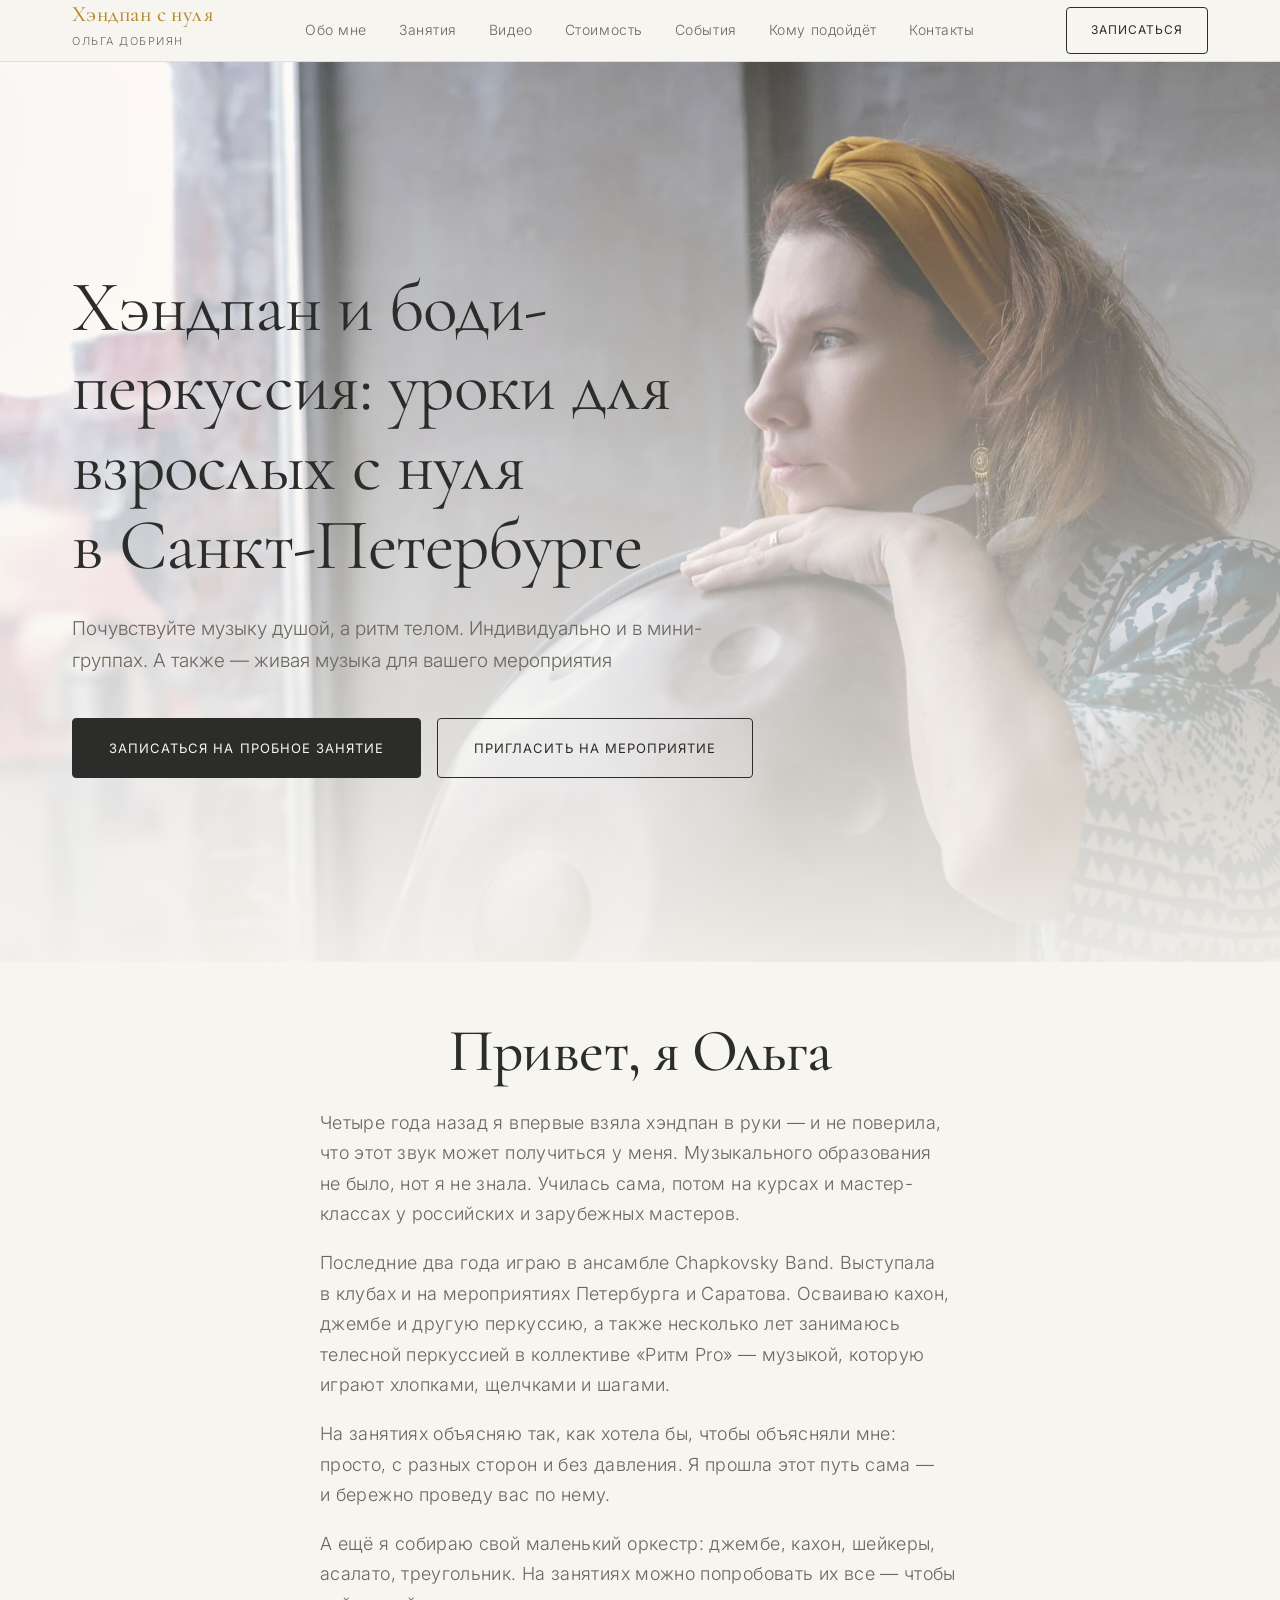
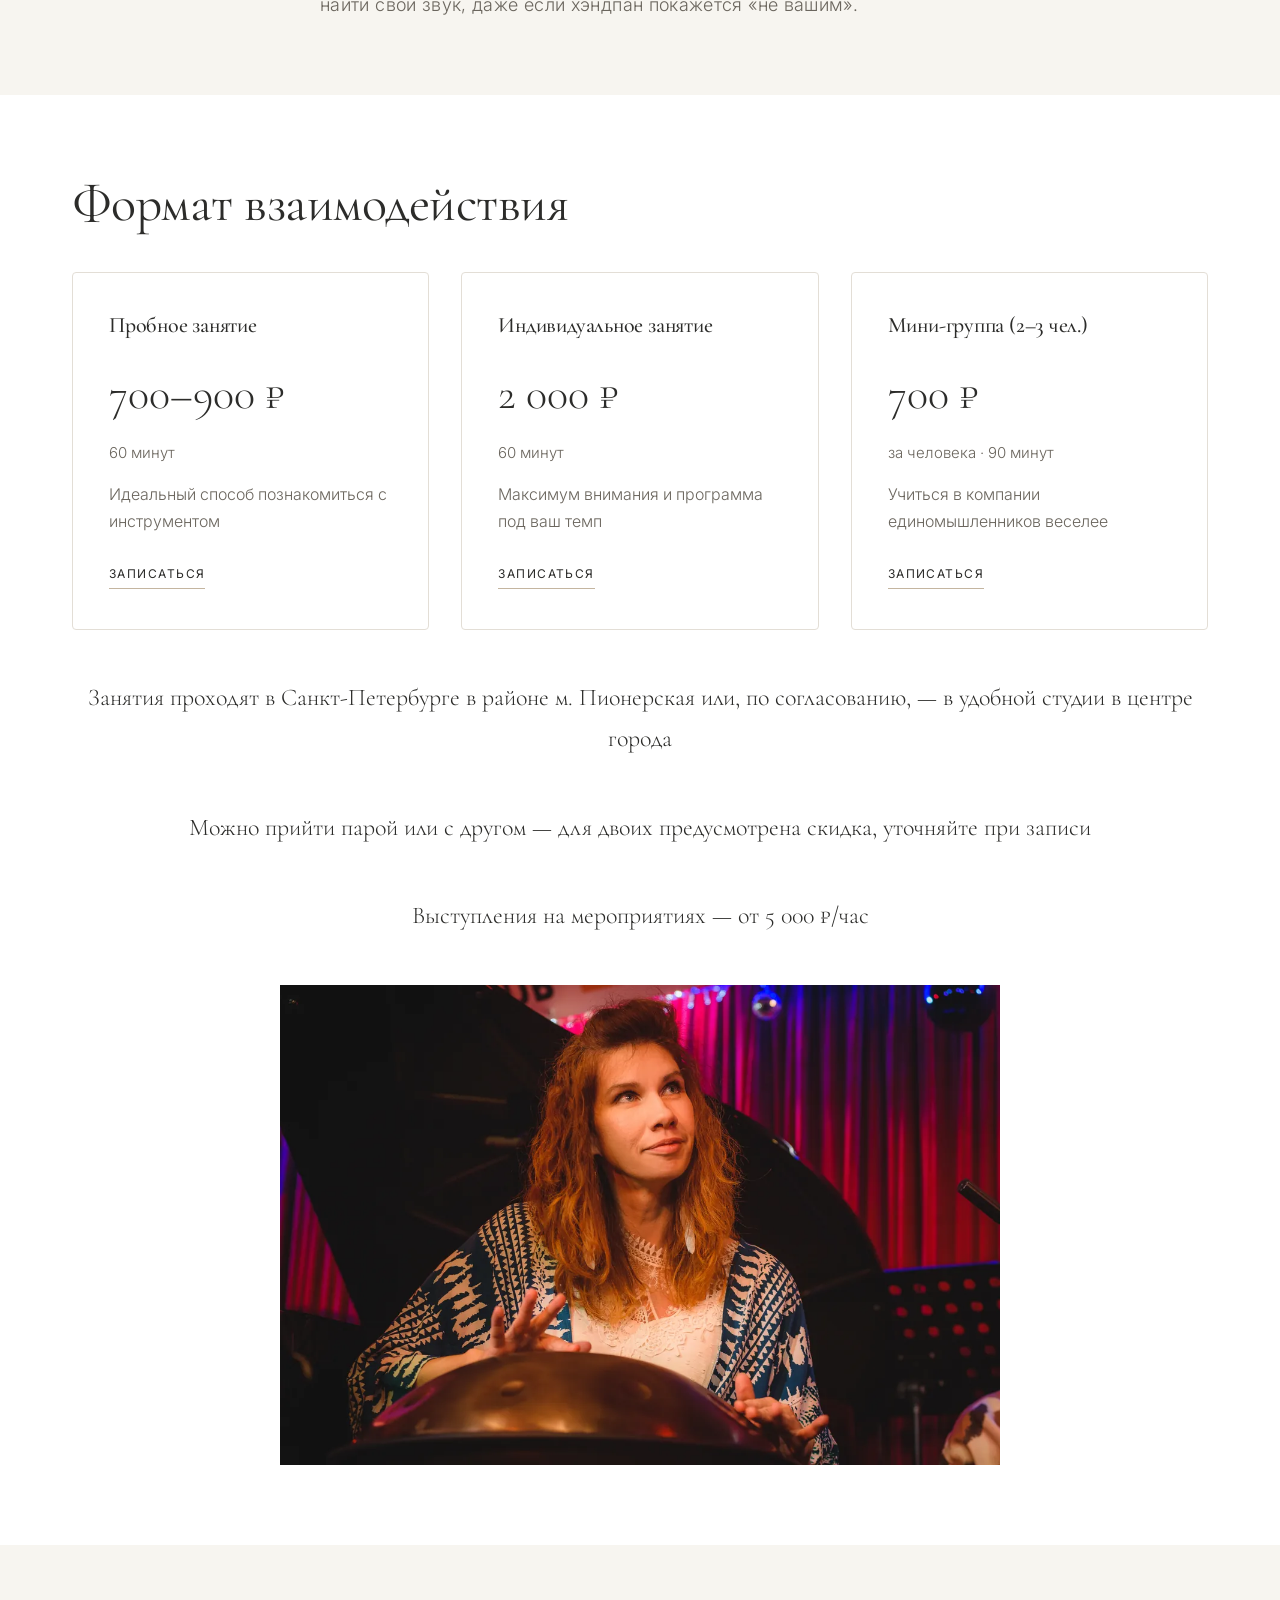
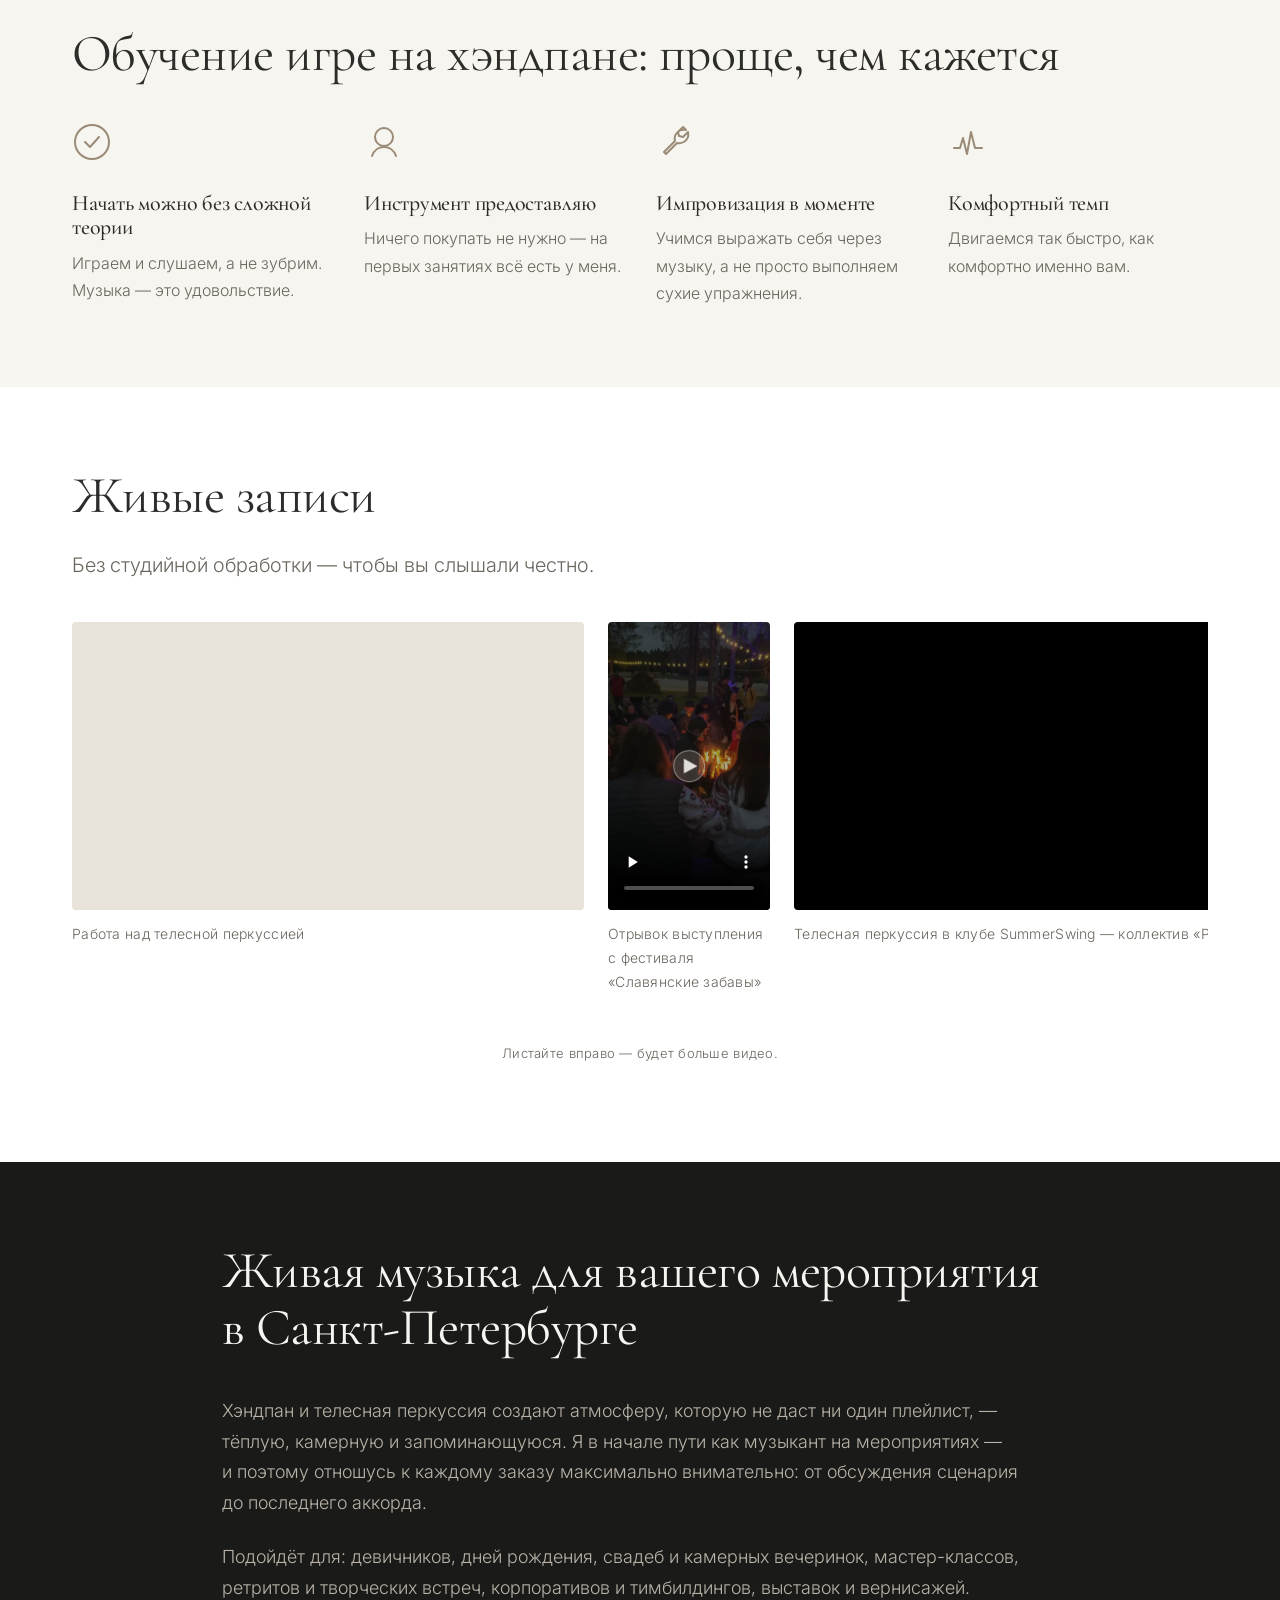
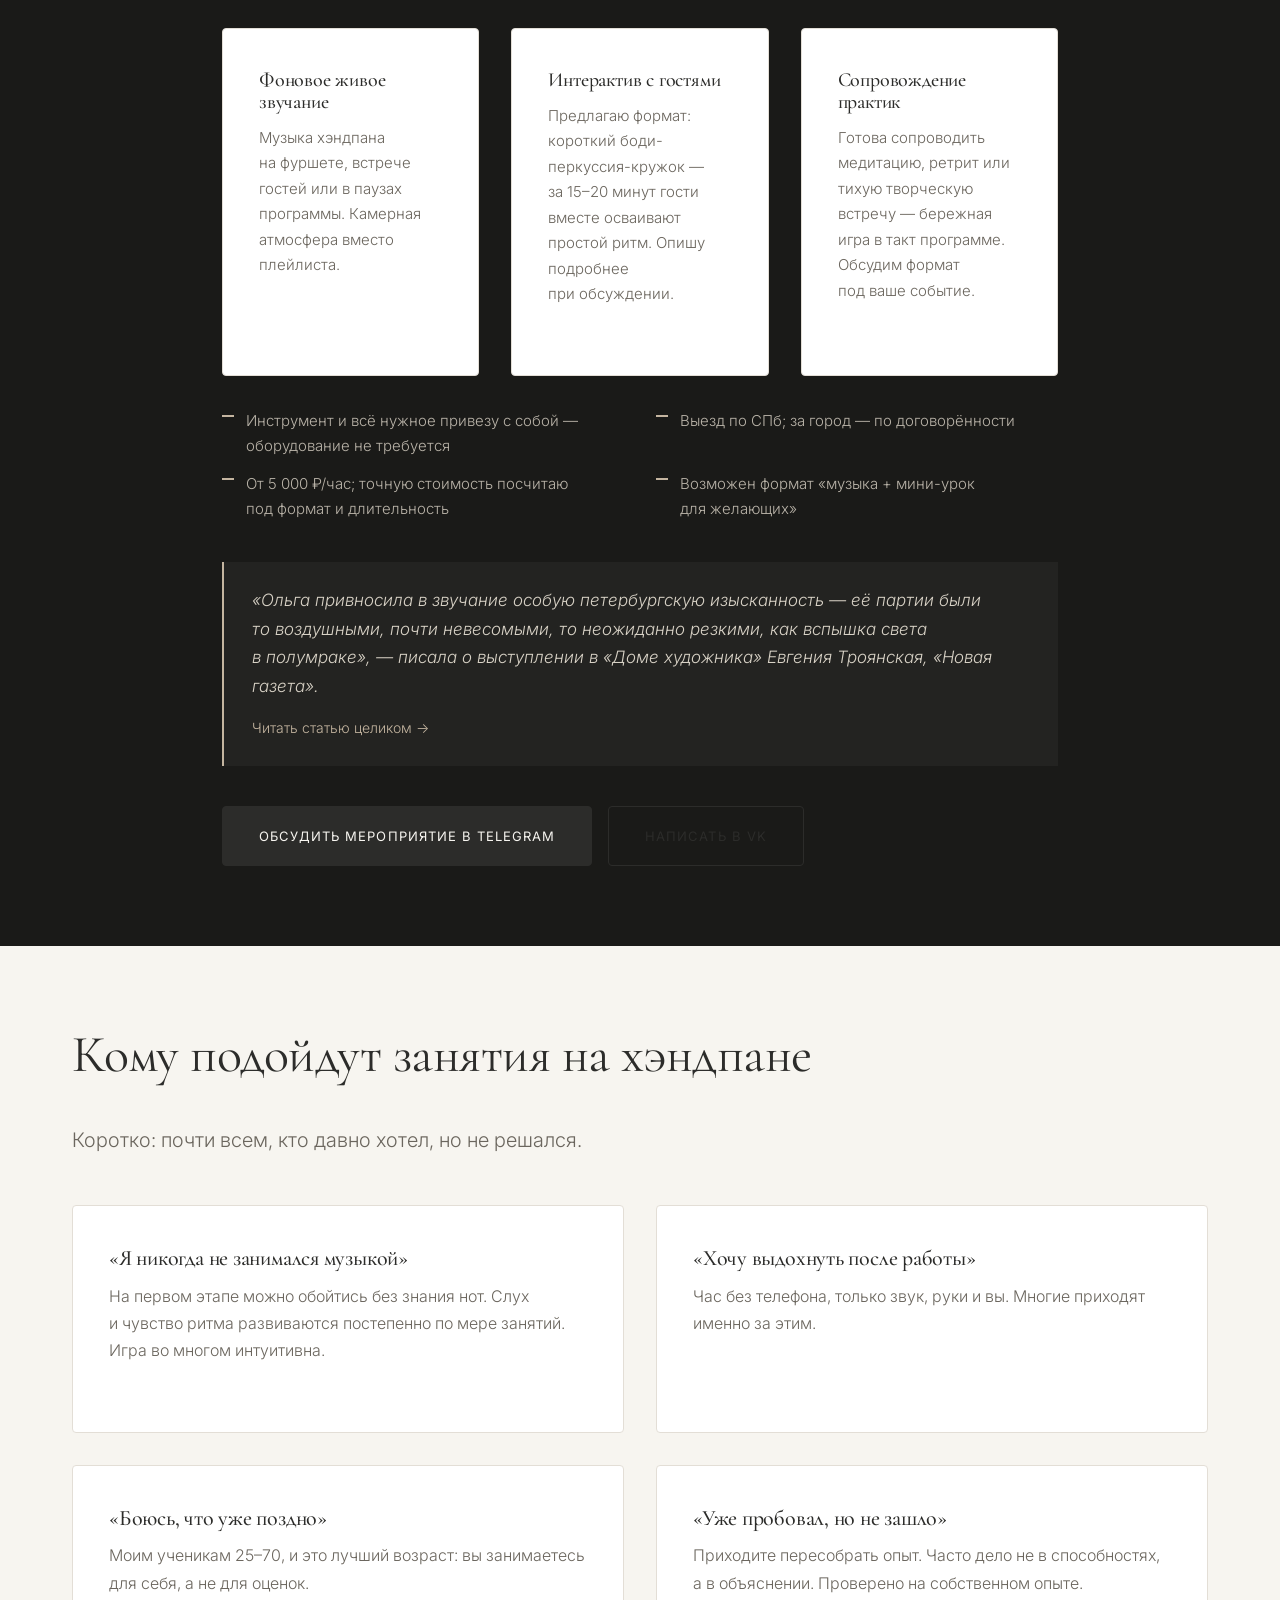
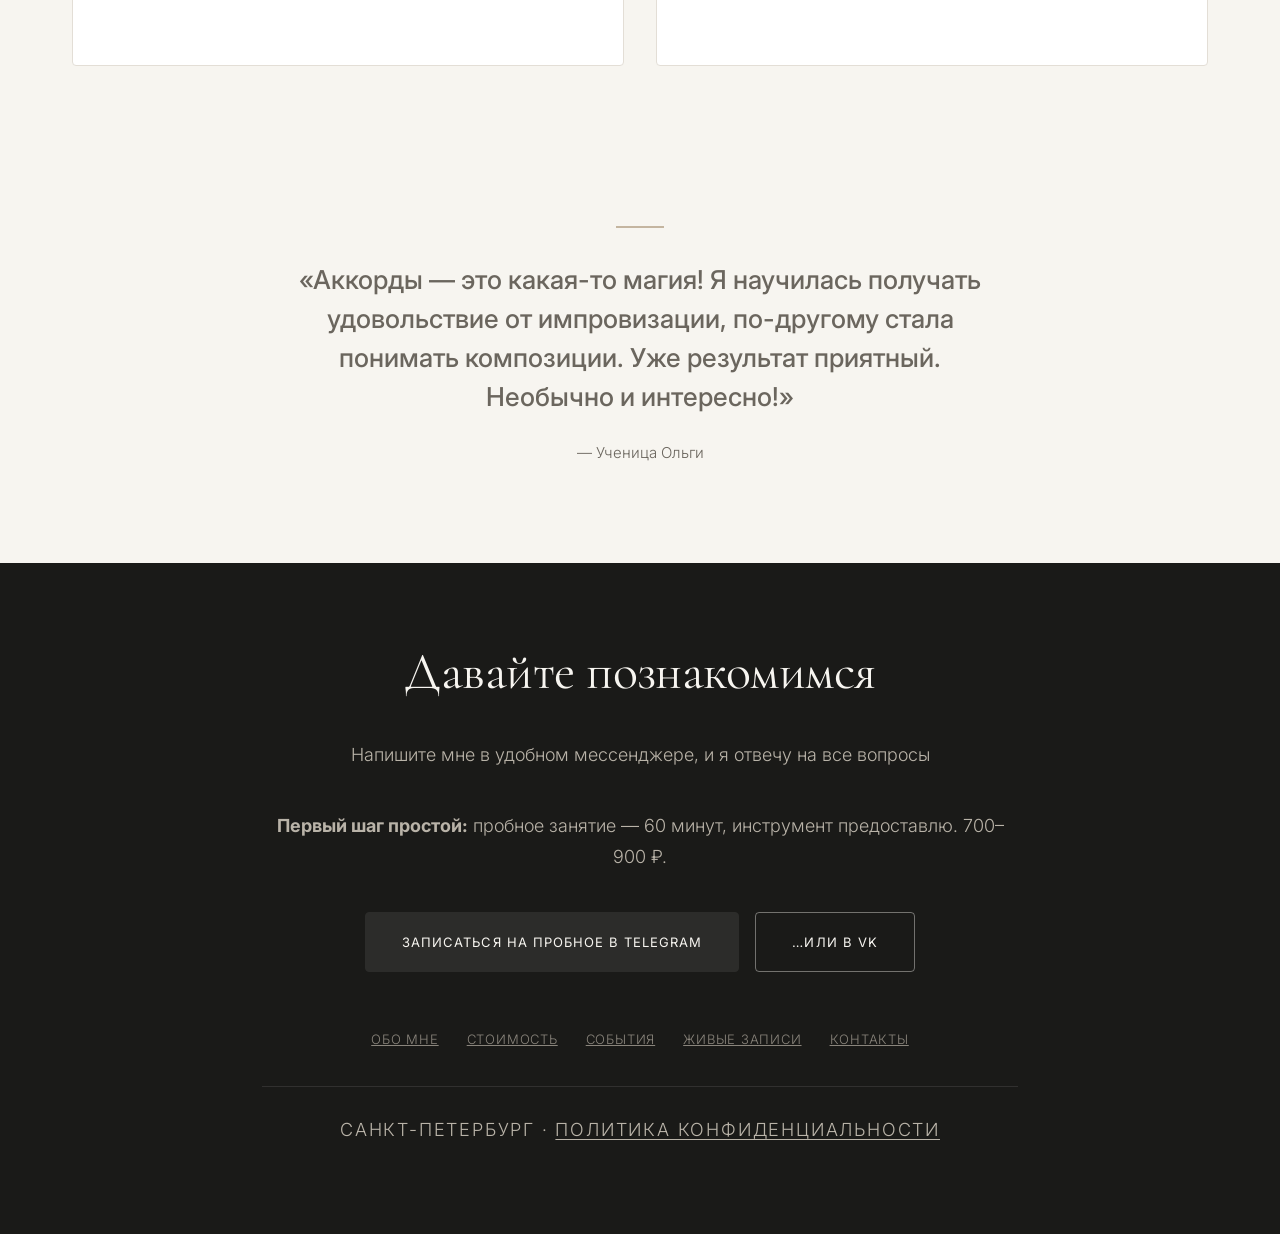
==== index.html @ 020b9d4a "Initial commit" ====
<!DOCTYPE html>
<html lang="ru">
<head>
  <meta charset="UTF-8">
  <meta name="viewport" content="width=device-width, initial-scale=1.0">

  <title>Уроки хэндпана в СПб для взрослых с нуля | Ольга Добриян</title>
  <meta name="description" content="Индивидуальные и групповые уроки хэндпана и боди-перкуссии в Санкт-Петербурге. Обучение взрослых с нуля. Живая музыка для ваших мероприятий. Записывайтесь на пробное занятие!">
  <meta name="robots" content="index, follow">
  <link rel="canonical" href="https://olga-handpan.ru/">

  <!-- Open Graph -->
  <meta property="og:type" content="website">
  <meta property="og:locale" content="ru_RU">
  <meta property="og:title" content="Уроки хэндпана в СПб для взрослых с нуля | Ольга Добриян">
  <meta property="og:description" content="Индивидуальные и групповые уроки хэндпана и боди-перкуссии в Санкт-Петербурге. Обучение взрослых с нуля. Живая музыка для ваших мероприятий.">
  <meta property="og:image" content="img/og-cover.webp">
  <meta property="og:url" content="https://olga-handpan.ru/">
  <meta property="og:site_name" content="Ольга Добриян — уроки хэндпана">
  <meta name="twitter:card" content="summary_large_image">

  <!-- Шрифты -->
  <link rel="preconnect" href="https://fonts.googleapis.com">
  <link rel="preconnect" href="https://fonts.gstatic.com" crossorigin>
  <link href="https://fonts.googleapis.com/css2?family=Cormorant+Garamond:wght@400;500;600&family=Inter:wght@300;400;500&display=swap" rel="stylesheet">

  <link rel="stylesheet" href="css/style.css">

  <!-- Schema.org: LocalBusiness -->
  <script type="application/ld+json">
  {
    "@context": "https://schema.org",
    "@type": "MusicSchool",
    "@id": "https://olga-handpan.ru/#business",
    "name": "Ольга Добриян — уроки хэндпана и боди-перкуссии",
    "description": "Индивидуальные и групповые уроки хэндпана и боди-перкуссии для взрослых с нуля в Санкт-Петербурге. Живая музыка хэндпана для мероприятий.",
    "url": "https://olga-handpan.ru/",
    "image": "img/og-cover.webp",
    "priceRange": "700–2000 ₽",
    "address": {
      "@type": "PostalAddress",
      "addressLocality": "Санкт-Петербург",
      "addressCountry": "RU"
    },
    "areaServed": {
      "@type": "City",
      "name": "Санкт-Петербург"
    },
    "makesOffer": [
      {
        "@type": "Offer",
        "name": "Пробное занятие по хэндпану",
        "priceSpecification": { "@type": "PriceSpecification", "minPrice": "700", "maxPrice": "900", "priceCurrency": "RUB" }
      },
      {
        "@type": "Offer",
        "name": "Индивидуальное занятие по хэндпану (60 минут)",
        "priceSpecification": { "@type": "PriceSpecification", "price": "2000", "priceCurrency": "RUB" }
      },
      {
        "@type": "Offer",
        "name": "Занятие в мини-группе (2–3 человека)",
        "description": "Занятие длительностью 90 минут",
        "priceSpecification": { "@type": "PriceSpecification", "price": "700", "priceCurrency": "RUB" }
      },
      {
        "@type": "Offer",
        "name": "Выступление музыканта на мероприятии",
        "priceSpecification": { "@type": "PriceSpecification", "price": "5000", "priceCurrency": "RUB", "unitText": "час" }
      }
    ],
    "sameAs": [
      "https://t.me/digital_eternity",
      "https://vk.ru/olga_dobriian"
    ],
    "review": {
      "@type": "Review",
      "reviewBody": "Аккорды — это какая-то магия! Я научилась получать удовольствие от импровизации, по-другому стала понимать композиции. Уже результат приятный. Необычно и интересно!",
      "author": { "@type": "Person", "name": "Ученица Ольги" }
    }
  }
  </script>


  <!-- Schema.org: VideoObject -->
  <script type="application/ld+json">
  {
    "@context": "https://schema.org",
    "@type": "VideoObject",
    "name": "Телесная перкуссия в клубе SummerSwing — коллектив «Ритм Pro», New Year 2025",
    "description": "Выступление с программой body percussion в составе коллектива «Ритм Pro» на новогоднем концерте New Year 2025 (Summertime Swing). Телесная перкуссия, хэндпан и ритм — Ольга Добриян, Санкт-Петербург. Уроки хэндпана и body percussion для взрослых с нуля.",
    "embedUrl": "https://vk.com/video_ext.php?oid=-100098712&id=456241676",
    "contentUrl": "https://vkvideo.ru/video-100098712_456241676",
    "thumbnailUrl": "img/video-poster-2.webp",
    "duration": "PT3M26S",
    "uploadDate": "2026-01-05",
    "author": {
      "@type": "Person",
      "name": "Ольга Добриян"
    },
    "publisher": {
      "@type": "MusicSchool",
      "@id": "https://olga-handpan.ru/#business"
    },
    "width": 1280,
    "height": 720
  }
  </script>

  <!-- Schema.org: VideoObject (фестиваль) -->
  <script type="application/ld+json">
  {
    "@context": "https://schema.org",
    "@type": "VideoObject",
    "name": "Отрывок выступления с фестиваля «Славянские забавы» — игра на хэндпане",
    "description": "Живое выступление Ольги Добриян на фестивале «Славянские забавы»: игра на хэндпане у костра. Уроки хэндпана и телесной перкуссии для взрослых с нуля в Санкт-Петербурге, живая музыка для мероприятий.",
    "contentUrl": "video/fest.mp4",
    "thumbnailUrl": "img/video-poster-1.webp",
    "duration": "PT49S",
    "uploadDate": "2026-06-15",
    "width": 720,
    "height": 1280,
    "author": {
      "@type": "Person",
      "name": "Ольга Добриян"
    },
    "publisher": {
      "@type": "MusicSchool",
      "@id": "https://olga-handpan.ru/#business"
    }
  }
  </script>

  <!-- Schema.org: VideoObject (Дом художника) -->
  <script type="application/ld+json">
  {
    "@context": "https://schema.org",
    "@type": "VideoObject",
    "name": "Выступление на хэндпане в «Доме художника», Энгельс",
    "description": "Живое выступление Ольги Добриян: хэндпан и перкуссия в «Доме художника» в Энгельсе. Уроки хэндпана и телесной перкуссии для взрослых с нуля, живая музыка для мероприятий.",
    "contentUrl": "video/dom-hudozhnika.mp4",
    "thumbnailUrl": "img/video-poster-3.webp",
    "duration": "PT1M25S",
    "uploadDate": "2026-11-06",
    "width": 720,
    "height": 1280,
    "author": {
      "@type": "Person",
      "name": "Ольга Добриян"
    },
    "publisher": {
      "@type": "MusicSchool",
      "@id": "https://olga-handpan.ru/#business"
    }
  }
  </script>
</head>
<body>

  <!-- Шапка -->
  <header class="header">
    <div class="container header__inner">
      <a href="#top" class="logo" aria-label="Уроки хэндпана — на главную">
        <span class="logo__mark">Хэндпан с нуля</span>
        <span class="logo__sub">Ольга Добриян</span>
      </a>
      <nav class="nav" aria-label="Основная навигация">
        <a href="#about">Обо мне</a>
        <a href="#how">Занятия</a>
        <a href="#video">Видео</a>
        <a href="#services">Стоимость</a>
        <a href="#events">События</a>
        <a href="#fit">Кому подойдёт</a>
        <a href="#contacts">Контакты</a>
      </nav>
      <a href="https://t.me/digital_eternity" class="btn btn--small" target="_blank" rel="noopener">Записаться</a>
    </div>
  </header>

  <!-- 1. Hero (полноэкранный вариант с фоновым фото) -->
  <main id="top">
  <section class="hero hero--fullscreen">
    <img class="hero__bg" src="img/hero.webp" alt="Ольга Добриян играет на хэндпане" width="1920" height="1280" fetchpriority="high">
    <div class="hero__overlay"></div>
    <div class="container hero__content">
      <div class="hero__text reveal">
        <h1 class="hero__title">Хэндпан и боди-перкуссия: уроки для взрослых с&nbsp;нуля в&nbsp;Санкт-Петербурге</h1>
        <p class="hero__subtitle">Почувствуйте музыку душой, а&nbsp;ритм телом. Индивидуально и в&nbsp;мини-группах. А&nbsp;также&nbsp;&mdash; живая музыка для вашего мероприятия</p>
        <div class="hero__actions">
          <a class="btn btn--primary" href="https://t.me/digital_eternity" target="_blank" rel="noopener">Записаться на пробное занятие</a>
          <a class="btn" href="https://vk.ru/olga_dobriian" target="_blank" rel="noopener">Пригласить на мероприятие</a>
        </div>
      </div>
    </div>
  </section>
    <!-- 2. О себе -->
    <section class="section about" id="about">
      <div class="container about__grid">
        <div class="about__text">
          <h2 class="section__title">Привет, я Ольга</h2>
          <p>Четыре года назад я впервые взяла хэндпан в&nbsp;руки&nbsp;&mdash; и&nbsp;не&nbsp;поверила, что этот звук может получиться у&nbsp;меня. Музыкального образования не&nbsp;было, нот я&nbsp;не&nbsp;знала. Училась сама, потом на&nbsp;курсах и&nbsp;мастер-классах у&nbsp;российских и&nbsp;зарубежных мастеров.</p>
          <p>Последние два года играю в&nbsp;ансамбле Chapkovsky Band. Выступала в&nbsp;клубах и&nbsp;на&nbsp;мероприятиях Петербурга и&nbsp;Саратова. Осваиваю кахон, джембе и&nbsp;другую перкуссию, а&nbsp;также несколько лет занимаюсь телесной перкуссией в&nbsp;коллективе &laquo;Ритм&nbsp;Pro&raquo;&nbsp;&mdash; музыкой, которую играют хлопками, щелчками и&nbsp;шагами.</p>
          <p>На&nbsp;занятиях объясняю так, как хотела&nbsp;бы, чтобы объясняли мне: просто, с&nbsp;разных сторон и&nbsp;без давления. Я&nbsp;прошла этот путь сама&nbsp;&mdash; и&nbsp;бережно проведу вас по&nbsp;нему.</p>
          <p>А&nbsp;ещё я&nbsp;собираю свой маленький оркестр: джембе, кахон, шейкеры, асалато, треугольник. На&nbsp;занятиях можно попробовать их&nbsp;все&nbsp;&mdash; чтобы найти свой звук, даже если хэндпан покажется &laquo;не&nbsp;вашим&raquo;.</p>
        </div>
      </div>
    </section>

    <!-- 3. Услуги и цены -->
    <section class="section services" id="services">
      <div class="container">
        <h2 class="section__title">Формат взаимодействия</h2>
        <div class="cards">
          <article class="card">
            <h3 class="card__title">Пробное занятие</h3>
            <p class="card__price">700–900&nbsp;₽</p>
            <p class="card__meta">60&nbsp;минут</p>
            <p class="card__text">Идеальный способ познакомиться с инструментом</p>
            <a class="card__link" href="https://t.me/digital_eternity" target="_blank" rel="noopener">Записаться</a>
          </article>
          <article class="card">
            <h3 class="card__title">Индивидуальное занятие</h3>
            <p class="card__price">2&nbsp;000&nbsp;₽</p>
            <p class="card__meta">60&nbsp;минут</p>
            <p class="card__text">Максимум внимания и программа под ваш темп</p>
            <a class="card__link" href="https://t.me/digital_eternity" target="_blank" rel="noopener">Записаться</a>
          </article>
          <article class="card">
            <h3 class="card__title">Мини-группа (2–3&nbsp;чел.)</h3>
            <p class="card__price">700&nbsp;₽</p>
            <p class="card__meta">за&nbsp;человека&nbsp;&middot; 90&nbsp;минут</p>
            <p class="card__text">Учиться в компании единомышленников веселее</p>
            <a class="card__link" href="https://t.me/digital_eternity" target="_blank" rel="noopener">Записаться</a>
          </article>
        </div>
        <p class="services__note">Занятия проходят в&nbsp;Санкт-Петербурге в&nbsp;районе м.&nbsp;Пионерская или, по&nbsp;согласованию,&nbsp;&mdash; в&nbsp;удобной студии в&nbsp;центре города</p>
        <p class="services__note">Можно прийти парой или с&nbsp;другом&nbsp;&mdash; для&nbsp;двоих предусмотрена скидка, уточняйте при&nbsp;записи</p>
        <p class="services__note">Выступления на мероприятиях&nbsp;&mdash; от&nbsp;5&nbsp;000&nbsp;₽/час</p>
        <figure class="services__photo">
          <img src="img/portrait.webp" alt="Портрет Ольги Добриян с хэндпаном" width="1200" height="800" loading="lazy" decoding="async">
        </figure>
      </div>
    </section>

    <!-- 4. Как проходят занятия -->
    <section class="section how" id="how">
      <div class="container">
        <h2 class="section__title">Обучение игре на&nbsp;хэндпане: проще, чем кажется</h2>
        <div class="how__grid">
          <div class="how__item">
            <svg class="how__icon" width="40" height="40" viewBox="0 0 40 40" fill="none" aria-hidden="true">
              <circle cx="20" cy="20" r="17" stroke="currentColor" stroke-width="2"/>
              <path d="M13 20l5 5 9-10" stroke="currentColor" stroke-width="2" stroke-linecap="round" stroke-linejoin="round"/>
            </svg>
            <h3 class="how__title">Начать можно без сложной теории</h3>
            <p>Играем и слушаем, а не зубрим. Музыка&nbsp;&mdash; это удовольствие.</p>
          </div>
          <div class="how__item">
            <svg class="how__icon" width="40" height="40" viewBox="0 0 40 40" fill="none" aria-hidden="true">
              <circle cx="20" cy="15" r="9" stroke="currentColor" stroke-width="2"/>
              <path d="M8 34c2-6 7-9 12-9s10 3 12 9" stroke="currentColor" stroke-width="2" stroke-linecap="round"/>
            </svg>
            <h3 class="how__title">Инструмент предоставляю</h3>
            <p>Ничего покупать не нужно&nbsp;&mdash; на первых занятиях всё есть у меня.</p>
          </div>
          <div class="how__item">
            <svg class="how__icon" width="40" height="40" viewBox="0 0 40 40" fill="none" aria-hidden="true">
              <path d="M30 8a9 9 0 00-11 11L8 30l2 2 11-11a9 9 0 0011-11l-5 5-4-1-1-4 5-5z" stroke="currentColor" stroke-width="2" stroke-linejoin="round"/>
            </svg>
            <h3 class="how__title">Импровизация в моменте</h3>
            <p>Учимся выражать себя через музыку, а&nbsp;не&nbsp;просто выполняем сухие упражнения.</p>
          </div>
          <div class="how__item">
            <svg class="how__icon" width="40" height="40" viewBox="0 0 40 40" fill="none" aria-hidden="true">
              <path d="M6 26h6l3-10 4 16 4-22 4 16h7" stroke="currentColor" stroke-width="2" stroke-linecap="round" stroke-linejoin="round"/>
            </svg>
            <h3 class="how__title">Комфортный темп</h3>
            <p>Двигаемся так быстро, как комфортно именно вам.</p>
          </div>
        </div>
      </div>
    </section>

    <!-- 5. Видео -->
    <section class="section video" id="video">
      <div class="container">
        <h2 class="section__title">Живые записи</h2>
        <p class="video__lead">Без&nbsp;студийной обработки&nbsp;&mdash; чтобы вы&nbsp;слышали честно.</p>
        <div class="video__scroller">
          <div class="video__card">
        <div class="video__media">
            <div class="video__frame">
              <iframe src="https://vk.com/video_ext.php?oid=-129238775&amp;id=456239361&amp;hash=8491230a6f175343&amp;hd=2" title="Работа над телесной перкуссией — Ольга Добриян, Санкт-Петербург" loading="lazy" allow="autoplay; encrypted-media; fullscreen; picture-in-picture" allowfullscreen></iframe>
            </div>
            <p class="video__caption">Работа над телесной перкуссией</p>
        </div>
          </div>
          <div class="video__card">
        <div class="video__media video__media--vertical">
            <video controls preload="none" poster="img/video-poster-1.webp" title="Отрывок выступления Ольги Добриян с фестиваля «Славянские забавы» — игра на хэндпане у костра" width="720" height="1280">
              <source src="video/fest.mp4" type="video/mp4">
              <p>Ваш браузер не поддерживает видео.</p>
            </video>
            <p class="video__caption">Отрывок выступления с&nbsp;фестиваля &laquo;Славянские забавы&raquo;</p>
        </div>
          </div>
          <div class="video__card">
        <div class="video__media">
            <div class="video__frame">
              <iframe src="https://vk.ru/video_ext.php?oid=-100098712&id=456241676&hash=364eddceba14fa18" width="640" height="360" frameborder="0" allowfullscreen="1" style="background-color: #000" allow="autoplay; encrypted-media; fullscreen; picture-in-picture"></iframe>
            </div>
            <p class="video__caption">Телесная перкуссия в&nbsp;клубе SummerSwing&nbsp;&mdash; коллектив &laquo;Ритм&nbsp;Pro&raquo;</p>
        </div>
          </div>
          <div class="video__card">
        <div class="video__media video__media--vertical">
            <video controls preload="none" poster="img/video-poster-3.webp" title="Выступление Ольги Добриян на хэндпане в «Доме художника», Энгельс — живая музыка" width="720" height="1280">
              <source src="video/dom-hudozhnika.mp4" type="video/mp4">
              <p>Ваш браузер не поддерживает видео.</p>
            </video>
            <p class="video__caption">&laquo;Дом художника&raquo;, Энгельс</p>
        </div>
          </div>
        </div>
        <p class="video__hint">Листайте вправо&nbsp;&mdash; будет больше видео.</p>
      </div>
    </section>

    <!-- 6. Для организаторов -->
    <section class="section events" id="events">
      <div class="container events__inner">
        <h2 class="section__title">Живая музыка для вашего мероприятия в&nbsp;Санкт-Петербурге</h2>
        <p>Хэндпан и&nbsp;телесная перкуссия создают атмосферу, которую не&nbsp;даст ни&nbsp;один плейлист,&nbsp;&mdash; тёплую, камерную и&nbsp;запоминающуюся. Я&nbsp;в&nbsp;начале пути как музыкант на&nbsp;мероприятиях&nbsp;&mdash; и&nbsp;поэтому отношусь к&nbsp;каждому заказу максимально внимательно: от&nbsp;обсуждения сценария до&nbsp;последнего аккорда.</p>
        <p>Подойдёт для: девичников, дней рождения, свадеб и&nbsp;камерных вечеринок, мастер-классов, ретритов и&nbsp;творческих встреч, корпоративов и&nbsp;тимбилдингов, выставок и&nbsp;вернисажей.</p>
        <div class="cards">
          <article class="card">
            <h3 class="card__title">Фоновое живое звучание</h3>
            <p class="card__text">Музыка хэндпана на&nbsp;фуршете, встрече гостей или в&nbsp;паузах программы. Камерная атмосфера вместо плейлиста.</p>
          </article>
          <article class="card">
            <h3 class="card__title">Интерактив с&nbsp;гостями</h3>
            <p class="card__text">Предлагаю формат: короткий боди-перкуссия-кружок&nbsp;&mdash; за&nbsp;15&ndash;20&nbsp;минут гости вместе осваивают простой ритм. Опишу подробнее при&nbsp;обсуждении.</p>
          </article>
          <article class="card">
            <h3 class="card__title">Сопровождение практик</h3>
            <p class="card__text">Готова сопроводить медитацию, ретрит или тихую творческую встречу&nbsp;&mdash; бережная игра в&nbsp;такт программе. Обсудим формат под&nbsp;ваше событие.</p>
          </article>
        </div>
        <ul class="events__conditions">
          <li>Инструмент и&nbsp;всё нужное привезу с&nbsp;собой&nbsp;&mdash; оборудование не&nbsp;требуется</li>
          <li>Выезд по&nbsp;СПб; за&nbsp;город&nbsp;&mdash; по&nbsp;договорённости</li>
          <li>От&nbsp;5&nbsp;000&nbsp;₽/час; точную стоимость посчитаю под&nbsp;формат и&nbsp;длительность</li>
          <li>Возможен формат &laquo;музыка&nbsp;+ мини-урок для&nbsp;желающих&raquo;</li>
        </ul>
        <blockquote class="events__press">
          <p>&laquo;Ольга привносила в&nbsp;звучание особую петербургскую изысканность&nbsp;&mdash; её партии были то&nbsp;воздушными, почти невесомыми, то&nbsp;неожиданно резкими, как&nbsp;вспышка света в&nbsp;полумраке&raquo;,&nbsp;&mdash; писала о&nbsp;выступлении в&nbsp;&laquo;Доме художника&raquo; Евгения Троянская, &laquo;Новая газета&raquo;.</p>
          <a class="events__press-link" href="https://vk.ru/wall-195637924_17608" target="_blank" rel="noopener">Читать статью целиком&nbsp;&rarr;</a>
        </blockquote>
        <div class="events__actions">
          <a class="btn btn--primary" href="https://t.me/digital_eternity" target="_blank" rel="noopener">Обсудить мероприятие в Telegram</a>
          <a class="btn btn--ghost" href="https://vk.ru/olga_dobriian" target="_blank" rel="noopener">Написать в VK</a>
        </div>
      </div>
    </section>

    <!-- 7. Кому подойдут занятия -->
    <section class="section fit" id="fit">
      <div class="container">
        <h2 class="section__title">Кому подойдут занятия на хэндпане</h2>
        <p class="fit__lead">Коротко: почти всем, кто давно хотел, но не решался.</p>
        <div class="cards fit__cards">
          <article class="card">
            <h3 class="card__title">«Я никогда не занимался музыкой»</h3>
            <p class="card__text">На&nbsp;первом этапе можно обойтись без знания нот. Слух и&nbsp;чувство ритма развиваются постепенно по&nbsp;мере занятий. Игра во&nbsp;многом интуитивна.</p>
          </article>
          <article class="card">
            <h3 class="card__title">«Хочу выдохнуть после работы»</h3>
            <p class="card__text">Час без телефона, только звук, руки и вы. Многие приходят именно за этим.</p>
          </article>
          <article class="card">
            <h3 class="card__title">«Боюсь, что уже поздно»</h3>
            <p class="card__text">Моим ученикам 25–70, и это лучший возраст: вы занимаетесь для себя, а не для оценок.</p>
          </article>
          <article class="card">
            <h3 class="card__title">«Уже пробовал, но не зашло»</h3>
            <p class="card__text">Приходите пересобрать опыт. Часто дело не в способностях, а в объяснении. Проверено на&nbsp;собственном опыте.</p>
          </article>
        </div>
      </div>
    </section>

    <!-- Отзыв -->
    <section class="section testimonial">
      <div class="container testimonial__inner">
        <blockquote class="testimonial__quote">
          <p>&laquo;Аккорды&nbsp;&mdash; это какая-то магия! Я&nbsp;научилась получать удовольствие от&nbsp;импровизации, по-другому стала понимать композиции. Уже результат приятный. Необычно и&nbsp;интересно!&raquo;</p>
        </blockquote>
        <p class="testimonial__author">&mdash;&nbsp;Ученица Ольги</p>
      </div>
    </section>
  </main>


  <!-- 8. Футер -->
  <footer class="footer" id="contacts">
    <div class="container footer__inner">
      <h2 class="section__title">Давайте познакомимся</h2>
      <p>Напишите мне в удобном мессенджере, и я отвечу на все вопросы</p>
      <p class="footer__offer"><strong>Первый шаг простой:</strong> пробное занятие&nbsp;&mdash; 60&nbsp;минут, инструмент предоставлю. 700&ndash;900&nbsp;₽.</p>
      <div class="footer__actions">
        <a class="btn btn--primary" href="https://t.me/digital_eternity" target="_blank" rel="noopener">Записаться на пробное в Telegram</a>
        <a class="btn btn--ghost btn--ghost-light" href="https://vk.ru/olga_dobriian" target="_blank" rel="noopener">…или в VK</a>
      </div>
      <nav class="footer__nav" aria-label="Навигация в подвале">
        <a href="#about">Обо мне</a>
        <a href="#services">Стоимость</a>
        <a href="#events">События</a>
        <a href="#video">Живые записи</a>
        <a href="#contacts">Контакты</a>
      </nav>
      <p class="footer__city"><span class="footer__city-name">Санкт-Петербург</span>&nbsp;&middot;&nbsp;<a class="footer__privacy" href="privacy.html">Политика конфиденциальности</a></p>
    </div>
  </footer>

  <script src="js/main.js" defer></script>
</body>
</html>
---- css/style.css ----
/* ============================================================
   Ольга Добриян — уроки хэндпана и боди-перкуссии
   Дизайн: тёплый минимализм · #F7F5F0 / #1A1A18 / #C4B5A0
   Mobile-first
   ============================================================ */

:root {
  --bg: #f7f5f0;
  --bg-dark: #1a1a18;
  --bg-card: #ffffff;
  --text: #2c2c2a;
  --text-muted: #6b665e;
  --accent: #c4b5a0;
  --accent-dark: #9a8b77;
  --line: #e3ded6;
  --radius: 4px;

  --font-serif: "Cormorant Garamond", Georgia, "Times New Roman", serif;
  --font-sans: "Inter", -apple-system, "Segoe UI", Roboto, Arial, sans-serif;

  --container: 1200px;
}

/* ---------- База ---------- */

*,
*::before,
*::after {
  box-sizing: border-box;
}

html {
  scroll-behavior: smooth;
}

body {
  margin: 0;
  background: var(--bg);
  color: var(--text);
  font-family: var(--font-sans);
  font-size: 17px;
  font-weight: 300;
  line-height: 1.7;
  -webkit-font-smoothing: antialiased;
}

h1, h2, h3 {
  font-family: var(--font-serif);
  font-weight: 400;
  line-height: 1.1;
  letter-spacing: -0.01em;
  color: var(--text);
  margin: 0 0 20px;
}

p {
  margin: 0 0 18px;
  color: var(--text-muted);
}

img {
  max-width: 100%;
  height: auto;
  display: block;
}

.container {
  width: 100%;
  max-width: var(--container);
  margin: 0 auto;
  padding: 0 20px;
}

.container--narrow {
  max-width: 820px;
}

.section {
  padding: 40px 0;
}

.section__title {
  font-size: clamp(30px, 4.5vw, 52px);
  margin-bottom: 40px;
}

/* ---------- Кнопки ---------- */

.btn {
  display: inline-flex;
  align-items: center;
  justify-content: center;
  padding: 18px 36px;
  font-family: var(--font-sans);
  font-size: 13px;
  font-weight: 400;
  letter-spacing: 0.08em;
  text-transform: uppercase;
  text-decoration: none;
  text-align: center;
  border: 1px solid var(--text);
  border-radius: var(--radius);
  background: transparent;
  color: var(--text);
  cursor: pointer;
  transition: background 0.3s, color 0.3s, border-color 0.3s;
}

.btn:hover,
.btn:focus-visible {
  background: #b98a2f;
  border-color: #b98a2f;
  color: #f7f5f0;
}

.btn--primary {
  background: var(--text);
  color: var(--bg);
  border-color: var(--text);
}

.btn--primary:hover,
.btn--primary:focus-visible {
  background: #b98a2f;
  border-color: #b98a2f;
  color: #f7f5f0;
}

.btn--ghost-light {
  border-color: rgba(247, 245, 240, 0.4);
  color: #f7f5f0;
}

.btn--ghost-light:hover,
.btn--ghost-light:focus-visible {
  background: #b98a2f;
  border-color: #b98a2f;
  color: #f7f5f0;
}

@media (max-width: 480px) {
  .header__inner {
    gap: 12px;
  }

  .header .btn {
    padding: 10px 14px;
    font-size: 11px;
    letter-spacing: 0.06em;
  }
}

/* ---------- Hero: полноэкранный вариант с фоновым фото ---------- */

.hero--fullscreen {
  position: relative;
  min-height: 100svh;
  display: flex;
  align-items: flex-end;
  overflow: hidden;
  padding: 0;
}

.hero--fullscreen .hero__bg {
  position: absolute;
  inset: 0;
  width: 100%;
  height: 100%;
  object-fit: cover;
  z-index: -2;
}

.hero--fullscreen .hero__overlay {
  position: absolute;
  inset: 0;
  z-index: -1;
  background: linear-gradient(
    to bottom,
    rgba(247, 245, 240, 0.1) 0%,
    rgba(247, 245, 240, 0.6) 55%,
    rgba(247, 245, 240, 0.95) 100%
  );
}

.hero--fullscreen .hero__content {
  width: 100%;
  padding-top: 2rem;
  padding-bottom: 4rem;
}

/* ---------- Шапка ---------- */

.header {
  position: sticky;
  top: 0;
  z-index: 50;
  background: rgba(247, 245, 240, 0.9);
  backdrop-filter: blur(12px);
  -webkit-backdrop-filter: blur(12px);
  border-bottom: 1px solid var(--line);
}

.header__inner {
  display: flex;
  align-items: center;
  justify-content: space-between;
  gap: 24px;
  padding-top: 20px;
  padding-bottom: 20px;
}

.logo {
  display: flex;
  flex-direction: column;
  text-decoration: none;
}

.logo__mark {
  font-family: var(--font-serif);
  font-size: 22px;
  font-weight: 500;
  letter-spacing: 0.02em;
  color: #b98a2f;
  height: 30px;
  display: flex;
  align-items: center;
}

.logo__sub {
  font-size: 11px;
  letter-spacing: 0.14em;
  text-transform: uppercase;
  color: var(--text-muted);
  margin-top: 2px;
  margin-bottom: 10px;
}

.nav {
  display: none;
  gap: 32px;
}

.nav a {
  font-size: 14px;
  letter-spacing: 0.04em;
  color: var(--text-muted);
  text-decoration: none;
  transition: color 0.25s;
}

.nav a:hover,
.nav a:focus-visible {
  color: var(--text);
}

.btn--small {
  padding: 12px 24px;
  font-size: 12px;
}

/* ---------- Hero ---------- */

.hero {
  padding: 64px 0 80px;
}

.hero__grid {
  display: grid;
  gap: 48px;
  align-items: center;
}

.hero__title {
  font-size: clamp(38px, 6vw, 72px);
  max-width: 18ch;
  margin-bottom: 28px;
}

.hero__subtitle {
  font-size: 19px;
  max-width: 34em;
  margin-bottom: 40px;
}

.hero__actions {
  display: flex;
  flex-wrap: wrap;
  gap: 16px;
}

.hero__media {
  aspect-ratio: 16 / 10;
  overflow: hidden;
  background: #e8e4dc;
}

.hero__media img {
  width: 100%;
  height: 100%;
  object-fit: cover;
}

/* ---------- О себе ---------- */

.about {
  background: var(--bg);
  padding: 32px 0;
}

.about .section__title {
  font-size: clamp(34px, 5vw, 60px);
  font-weight: 500;
  margin-bottom: 24px;
}

.about__text {
  max-width: 640px;
  margin: 0 auto;
  text-align: center;
}

.about__text p {
  font-family: var(--font-sans);
  font-size: 18px;
  letter-spacing: 0.02em;
  max-width: 640px;
  text-align: left;
}

/* ---------- Услуги ---------- */

.services {
  background: var(--bg-card);
}

.cards {
  display: grid;
  gap: 32px;
}

.card {
  background: var(--bg-card);
  border: 1px solid var(--line);
  border-radius: var(--radius);
  padding: 40px 36px;
  display: flex;
  flex-direction: column;
  transition: border-color 0.3s;
}

.card:hover {
  border-color: var(--accent);
}

.card__title {
  font-size: 22px;
  font-weight: 500;
  margin-bottom: 12px;
}

.card__price {
  font-family: var(--font-serif);
  font-size: 44px;
  color: var(--text);
  margin: 8px 0 16px;
}

.card__price span {
  font-family: var(--font-sans);
  font-size: 15px;
  font-weight: 300;
  color: var(--text-muted);
}

.card__meta {
  margin: -8px 0 16px;
  font-size: 15px;
  font-weight: 300;
  color: var(--text-muted);
}

.card__text {
  font-size: 16px;
  margin-bottom: 28px;
}

.card__link {
  margin-top: auto;
  align-self: flex-start;
  font-size: 12px;
  font-weight: 400;
  letter-spacing: 0.12em;
  text-transform: uppercase;
  color: var(--text);
  text-decoration: none;
  border-bottom: 1px solid var(--accent);
  padding-bottom: 4px;
  transition: border-color 0.3s, color 0.3s;
}

.card__link:hover,
.card__link:focus-visible {
  color: var(--accent-dark);
  border-color: var(--accent-dark);
}

.services__note {
  margin-top: 48px;
  text-align: center;
  font-family: var(--font-serif);
  font-size: 24px;
  color: var(--text);
}

.services__photo {
  margin: 48px auto 0;
  max-width: 720px;
  overflow: hidden;
  background: #e8e4dc;
  aspect-ratio: 3 / 2;
}

.services__photo img {
  width: 100%;
  height: 100%;
  object-fit: cover;
}

/* ---------- Как проходят занятия ---------- */

.how {
  background: var(--bg);
}

.how__grid {
  display: grid;
  gap: 40px;
}

.how__icon {
  color: var(--accent-dark);
  margin-bottom: 20px;
}

.how__title {
  font-size: 22px;
  font-weight: 500;
  margin-bottom: 10px;
}

.how__item p {
  font-size: 16px;
  margin: 0;
  max-width: 30em;
}

/* ---------- Видео ---------- */

.video {
  background: var(--bg-card);
}

.video__lead {
  font-size: 20px;
  max-width: 680px;
  margin: -16px 0 40px;
}

/* Горизонтальная лента видео: одна высота, прокрутка вправо */
.video__scroller {
  display: flex;
  gap: 24px;
  overflow-x: auto;
  overscroll-behavior-x: contain;
  scroll-snap-type: x proximity;
  padding-bottom: 16px;
  -webkit-overflow-scrolling: touch;
}

.video__scroller::-webkit-scrollbar {
  height: 6px;
}

.video__scroller::-webkit-scrollbar-thumb {
  background: var(--accent);
  border-radius: 3px;
}

.video__scroller::-webkit-scrollbar-track {
  background: var(--line);
  border-radius: 3px;
}

.video__card {
  flex: 0 0 auto;
  scroll-snap-align: start;
  display: flex;
  flex-direction: column;
  align-items: flex-start;
}

/* Блок медиа+подписи: ширина равна ширине видео, подпись переносится под ним */
.video__media {
  display: flex;
  flex-direction: column;
  align-items: flex-start;
  width: max-content;
  max-width: 100%;
}

.video__media--vertical {
  width: calc(192px * 9 / 16);
}

.video__media--vertical video {
  width: 100%;
  height: auto;
}

.video__card video {
  height: 192px;
  width: auto;
  max-width: none;
  display: block;
  object-fit: cover;
  border-radius: var(--radius);
  background: #e8e4dc;
}

.video__frame {
  position: relative;
  height: 192px;
  aspect-ratio: 16 / 9;
  background: #e8e4dc;
  border-radius: var(--radius);
  overflow: hidden;
  flex: 0 0 auto;
}

.video__frame iframe {
  position: absolute;
  inset: 0;
  width: 100%;
  height: 100%;
  border: 0;
}

.video__caption {
  margin: 12px 0 0;
  font-size: 14px;
  letter-spacing: 0.02em;
  color: var(--text-muted);
  text-align: left;
  max-width: 100%;
}

.video__hint {
  margin-top: 32px;
  text-align: center;
  font-size: 13px;
  letter-spacing: 0.02em;
  color: var(--text-muted);
}

/* ---------- Для организаторов ---------- */

.events {
  background: var(--bg-dark);
}

.events .section__title {
  color: #f7f5f0;
}

.events__inner {
  max-width: 900px;
}

.events__inner > p {
  font-size: 18px;
  color: #b9b3a8;
  margin-bottom: 24px;
}

.events .cards {
  margin-top: 8px;
  margin-bottom: 32px;
}

.events .card__title {
  font-size: 20px;
}

.events .card__text {
  font-size: 15px;
}

.events__conditions {
  list-style: none;
  padding: 0;
  margin: 0 0 40px;
  display: grid;
  grid-template-columns: repeat(auto-fit, minmax(260px, 1fr));
  gap: 12px 32px;
}

.events__conditions li {
  position: relative;
  padding-left: 24px;
  font-size: 15px;
  color: #b9b3a8;
}

.events__conditions li::before {
  content: "";
  position: absolute;
  left: 0;
  top: 0.5em;
  width: 12px;
  height: 2px;
  background: var(--accent, #c9a86a);
}

.events__actions {
  display: flex;
  flex-wrap: wrap;
  gap: 16px;
}

/* ---------- Кому подойдут занятия ---------- */

.fit__lead {
  font-size: 20px;
  max-width: 680px;
  margin-bottom: 48px;
}

/* ---------- FAQ ---------- */

.faq {
  background: var(--bg);
}

.faq__list {
  border-top: 1px solid var(--line);
}

.faq__item {
  border-bottom: 1px solid var(--line);
  padding: 24px 0;
  background: transparent;
}

.faq__item summary {
  cursor: pointer;
  list-style: none;
  display: flex;
  justify-content: space-between;
  align-items: center;
  gap: 24px;
}

.faq__item summary::-webkit-details-marker {
  display: none;
}

.faq__item summary h3 {
  font-family: var(--font-sans);
  font-size: 16px;
  font-weight: 400;
  letter-spacing: 0.04em;
  color: var(--text);
  margin: 0;
}

.faq__item summary::after {
  content: "+";
  flex: 0 0 auto;
  color: var(--accent);
  font-family: var(--font-serif);
  font-size: 26px;
  font-weight: 300;
  line-height: 1;
  transition: transform 0.3s;
}

.faq__item[open] summary::after {
  content: "–";
}

.faq__item p {
  margin: 20px 0 0;
  font-size: 16px;
  max-width: 640px;
}

/* ---------- Пресса ---------- */

.events__press {
  margin: 0 0 40px;
  padding: 24px 28px;
  border-left: 2px solid var(--accent, #c9a86a);
  background: rgba(255, 255, 255, 0.04);
}

.events__press p {
  font-size: 17px;
  font-style: italic;
  color: #d8d2c6;
  margin: 0 0 12px;
}

.events__press-link {
  font-size: 14px;
  color: var(--accent, #c9a86a);
  text-decoration: none;
  border-bottom: 1px solid transparent;
  transition: border-color 0.2s ease;
}

.events__press-link:hover {
  border-bottom-color: var(--accent, #c9a86a);
}

/* ---------- Отзыв ---------- */

.testimonial__inner {
  max-width: 760px;
  margin: 0 auto;
  text-align: center;
}

.testimonial__quote {
  margin: 0;
}

.testimonial__quote p {
  font-size: 26px;
  line-height: 1.5;
  font-weight: 500;
}

.testimonial__quote p::before {
  content: "";
  display: block;
  width: 48px;
  height: 2px;
  margin: 0 auto 32px;
  background: var(--accent, #c9a86a);
}

.testimonial__author {
  margin-top: 24px;
  font-size: 15px;
  color: var(--text-muted);
}

/* ---------- Футер ---------- */

.footer__offer {
  margin: 0 0 28px;
  font-size: 17px;
  color: #b9b3a8;
}

.footer {
  background: var(--bg-dark);
  color: #f7f5f0;
  padding: 80px 0 48px;
}

.footer .section__title {
  color: #f7f5f0;
}

.footer__inner {
  text-align: center;
}

.footer__inner > p {
  max-width: 42em;
  margin: 0 auto 40px;
  color: #b9b3a8;
  font-size: 18px;
}

.footer__actions {
  display: flex;
  flex-wrap: wrap;
  justify-content: center;
  gap: 16px;
  margin-bottom: 56px;
}

.footer__nav {
  display: flex;
  flex-wrap: wrap;
  justify-content: center;
  gap: 12px 28px;
  margin-bottom: 36px;
}

.footer__nav a {
  font-size: 13px;
  letter-spacing: 0.06em;
  text-transform: uppercase;
  color: #8a857c;
  transition: color 0.25s;
}

.footer__nav a:hover,
.footer__nav a:focus-visible {
  color: #f7f5f0;
}

.footer__privacy {
  color: inherit;
  text-decoration: underline;
  text-underline-offset: 3px;
  transition: color 0.25s;
}

.footer__privacy:hover,
.footer__privacy:focus-visible {
  color: #f7f5f0;
}

.footer__city {
  margin: 0;
  border-top: 1px solid rgba(247, 245, 240, 0.1);
  padding-top: 28px;
  font-size: 13px;
  letter-spacing: 0.1em;
  text-transform: uppercase;
  color: #8a857c;
}

.footer__city .footer__city-name {
  display: inline-block;
  white-space: nowrap;
}

/* ---------- Планшет ---------- */

@media (min-width: 768px) {
  .container {
    padding: 0 32px;
  }

  .section {
    padding: 64px 0;
  }

  .about {
    padding: 48px 0;
  }

  .hero {
    padding: 80px 0 100px;
  }

  .hero__media {
    aspect-ratio: 3 / 4;
  }

  .cards {
    grid-template-columns: repeat(3, 1fr);
  }

  .fit__cards {
    grid-template-columns: repeat(2, 1fr);
  }

  .video__card video {
    height: 288px;
  }

  .video__media--vertical {
    width: calc(288px * 9 / 16);
  }

  .video__frame {
    height: 288px;
  }

  .how__grid {
    grid-template-columns: repeat(2, 1fr);
    gap: 56px 48px;
  }
}

/* ---------- Десктоп ---------- */

@media (min-width: 1024px) {
  .section {
    padding: 80px 0;
  }

  .about {
    padding: 56px 0;
  }

  .hero {
    padding: 100px 0 120px;
  }

  .hero__grid {
    grid-template-columns: 1.1fr 0.9fr;
    gap: 80px;
  }

  .how__grid {
    grid-template-columns: repeat(4, 1fr);
    gap: 48px 32px;
  }
}

@media (min-width: 960px) {
  .nav {
    display: flex;
  }
}

@media (min-width: 960px) and (max-width: 1240px) {
  .nav {
    gap: 18px;
  }

  .nav a {
    font-size: 13px;
  }
}

/* ---------- Появление при скролле ---------- */

.reveal {
  opacity: 0;
  transform: translateY(16px);
  transition: opacity 0.9s ease, transform 0.9s ease;
}

.reveal.is-visible {
  opacity: 1;
  transform: translateY(0);
}

/* ---------- Доступность ---------- */

@media (prefers-reduced-motion: reduce) {
  html {
    scroll-behavior: auto;
  }

  *,
  *::before,
  *::after {
    transition: none;
  }

  .reveal {
    opacity: 1;
    transform: none;
  }
}
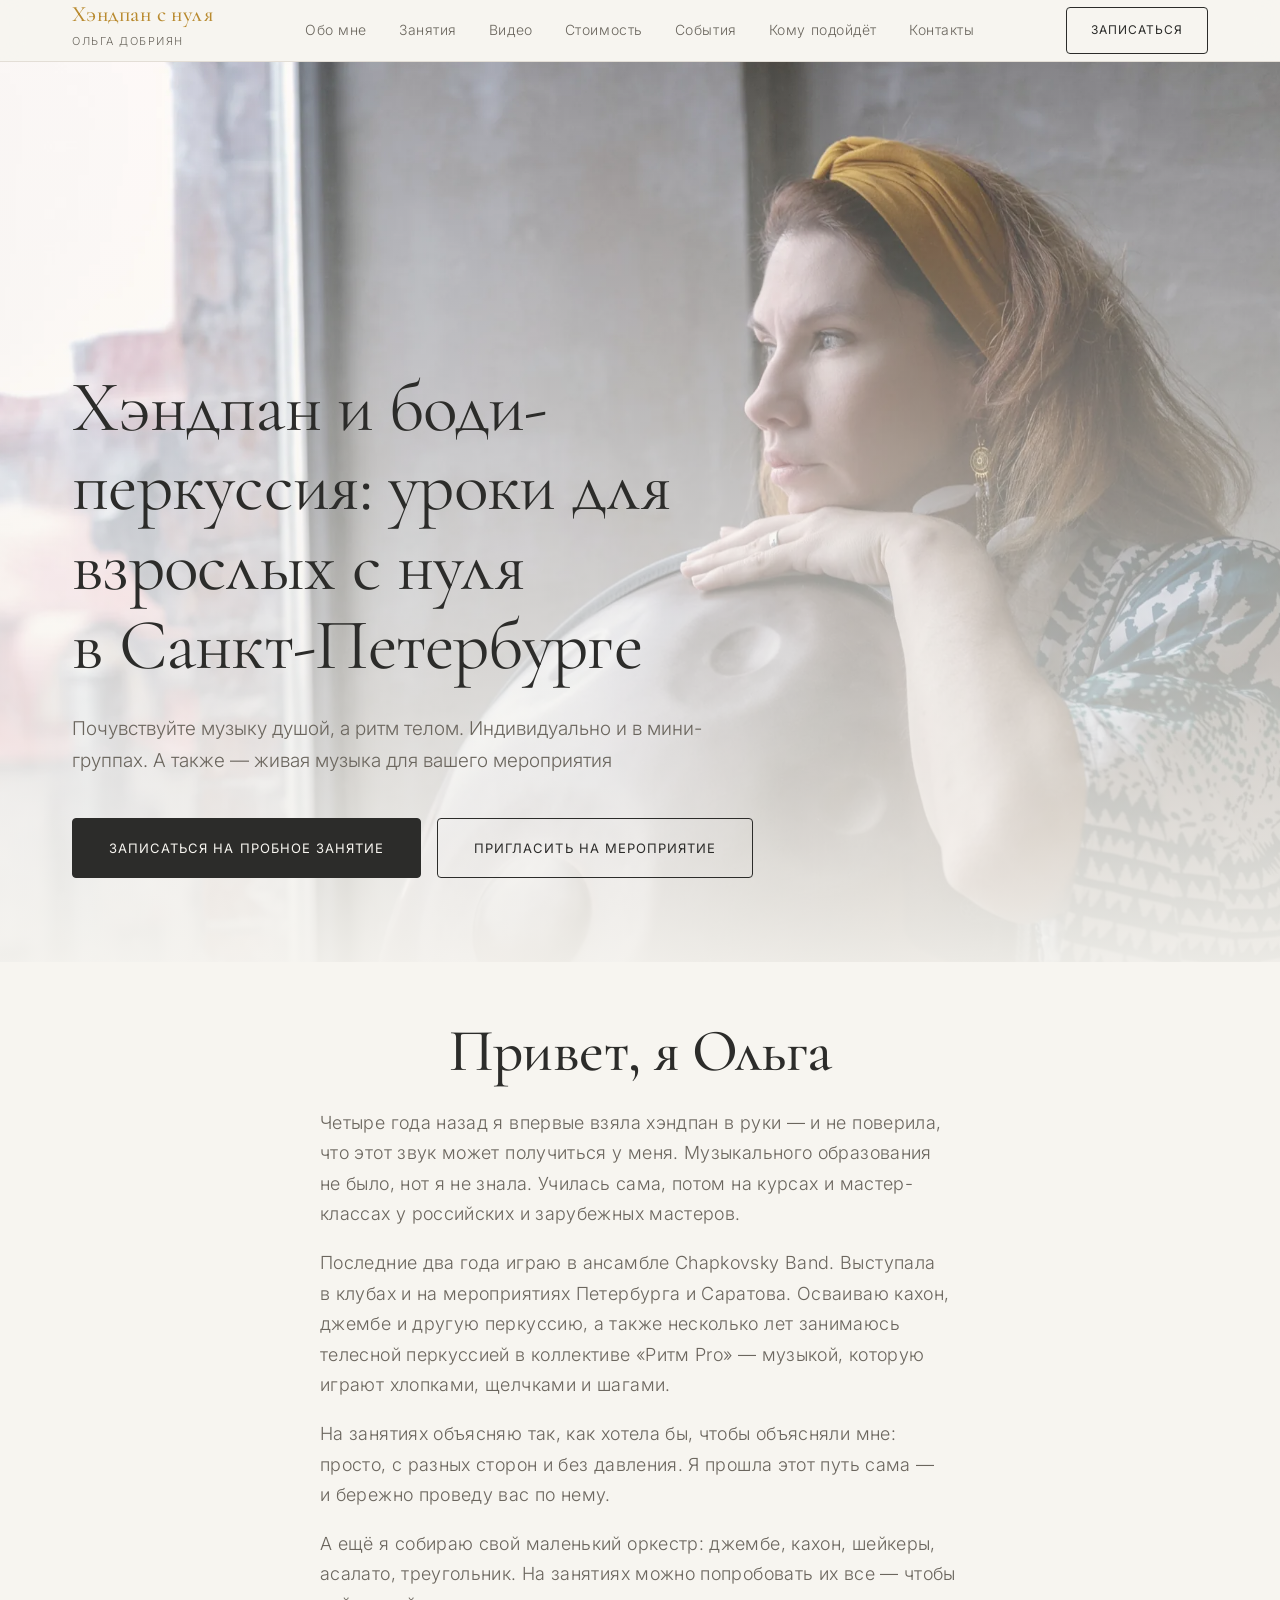
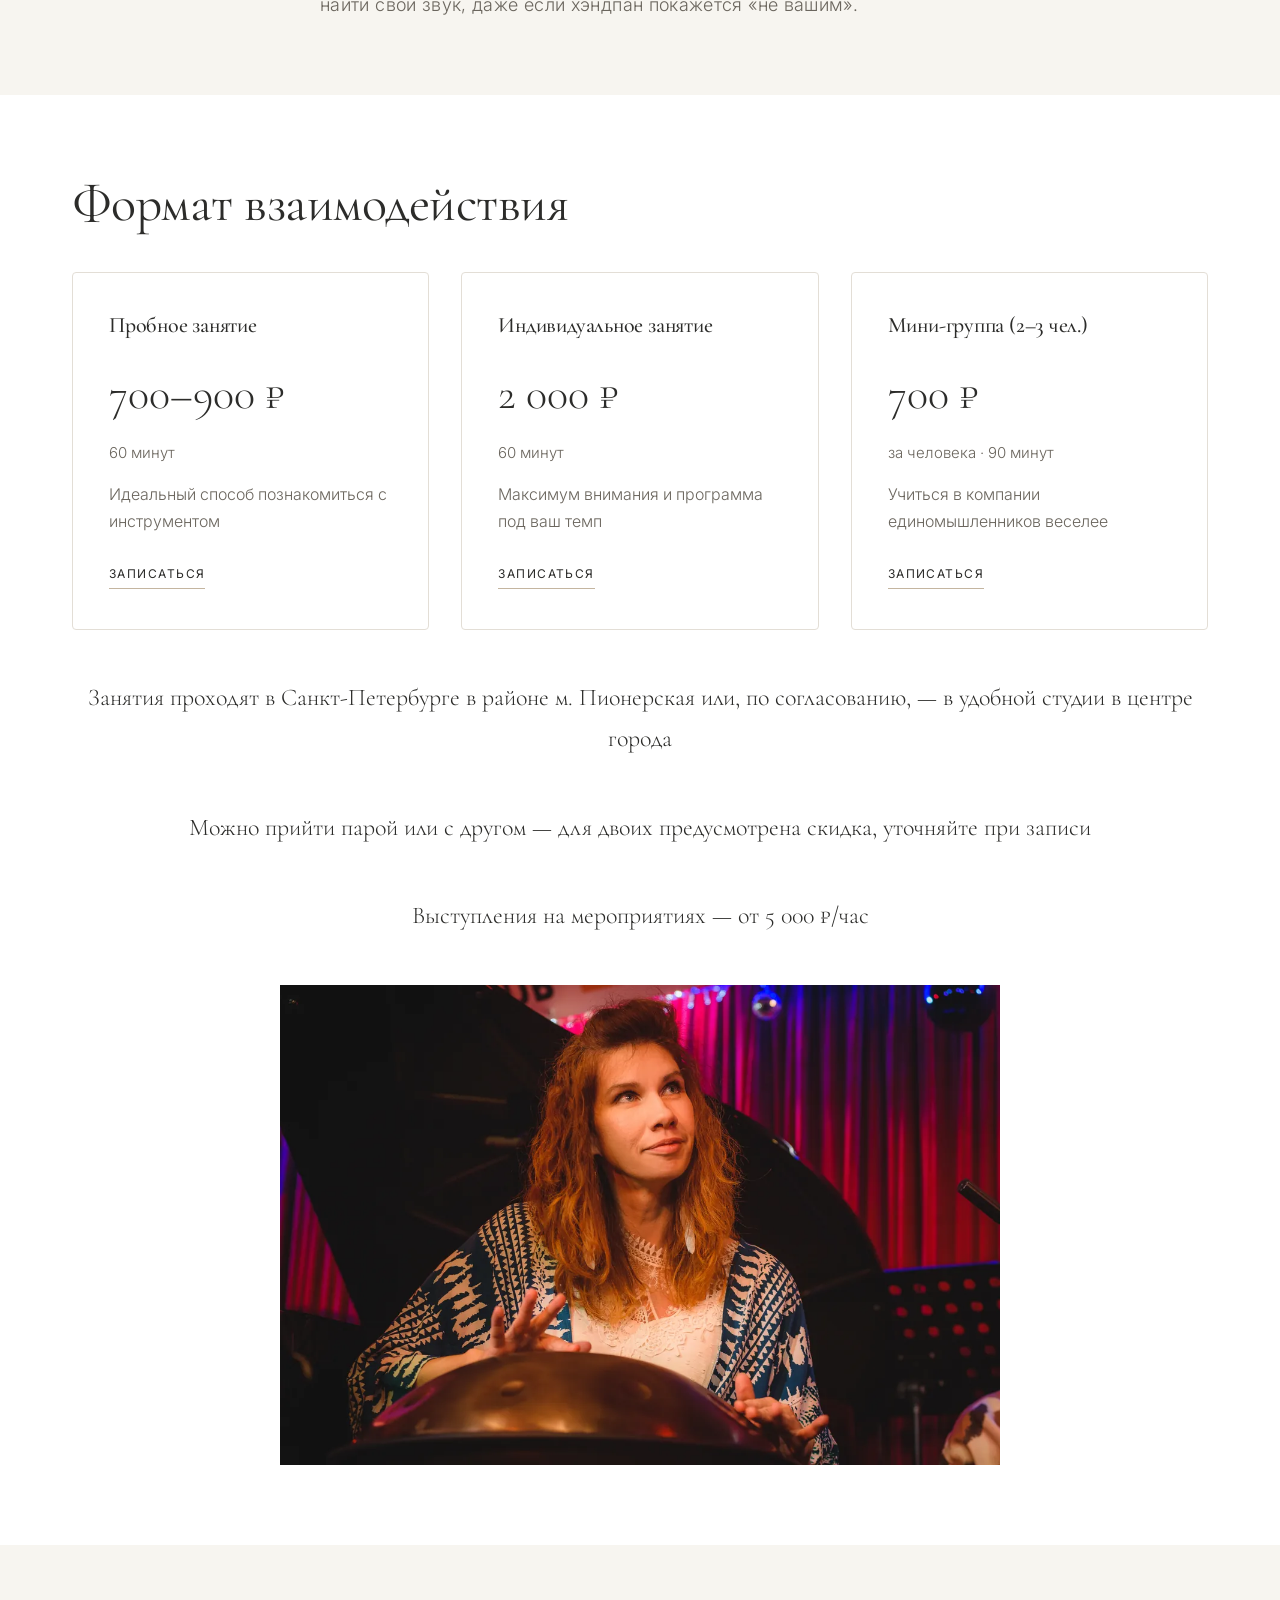
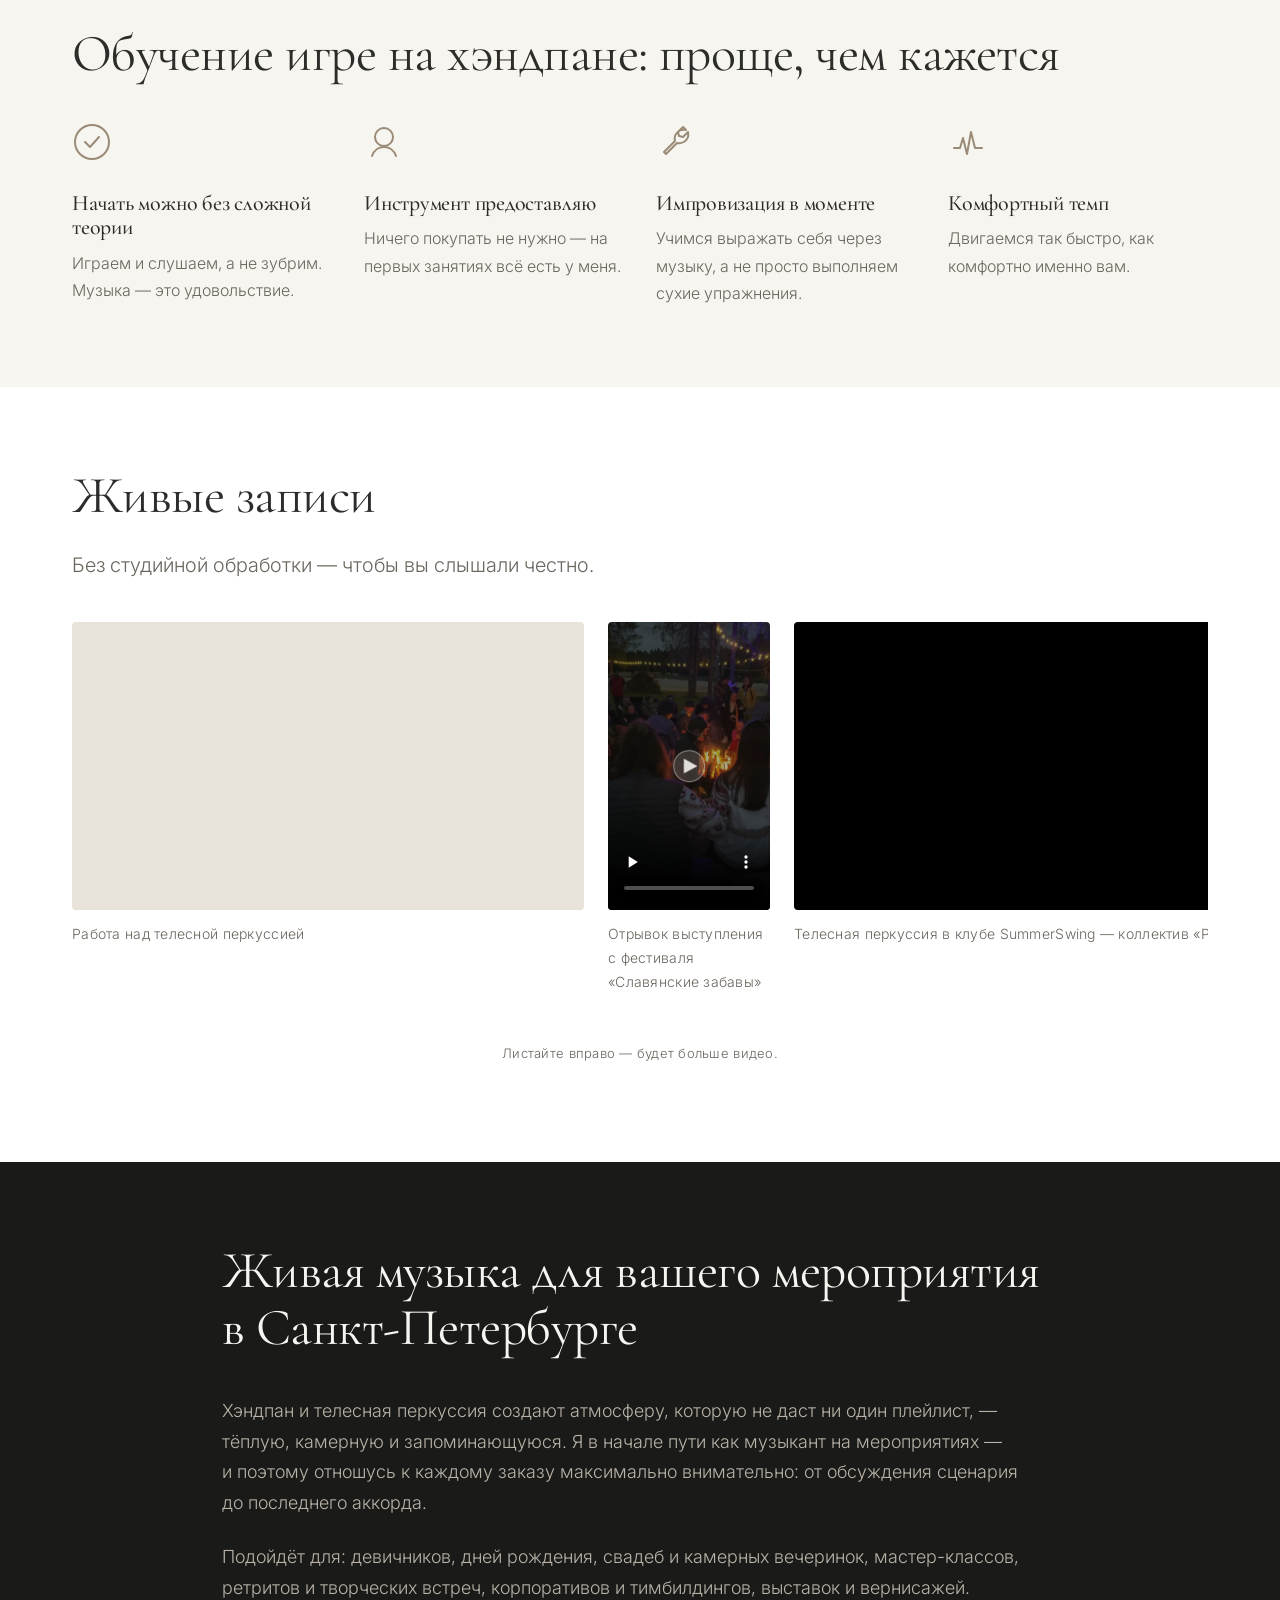
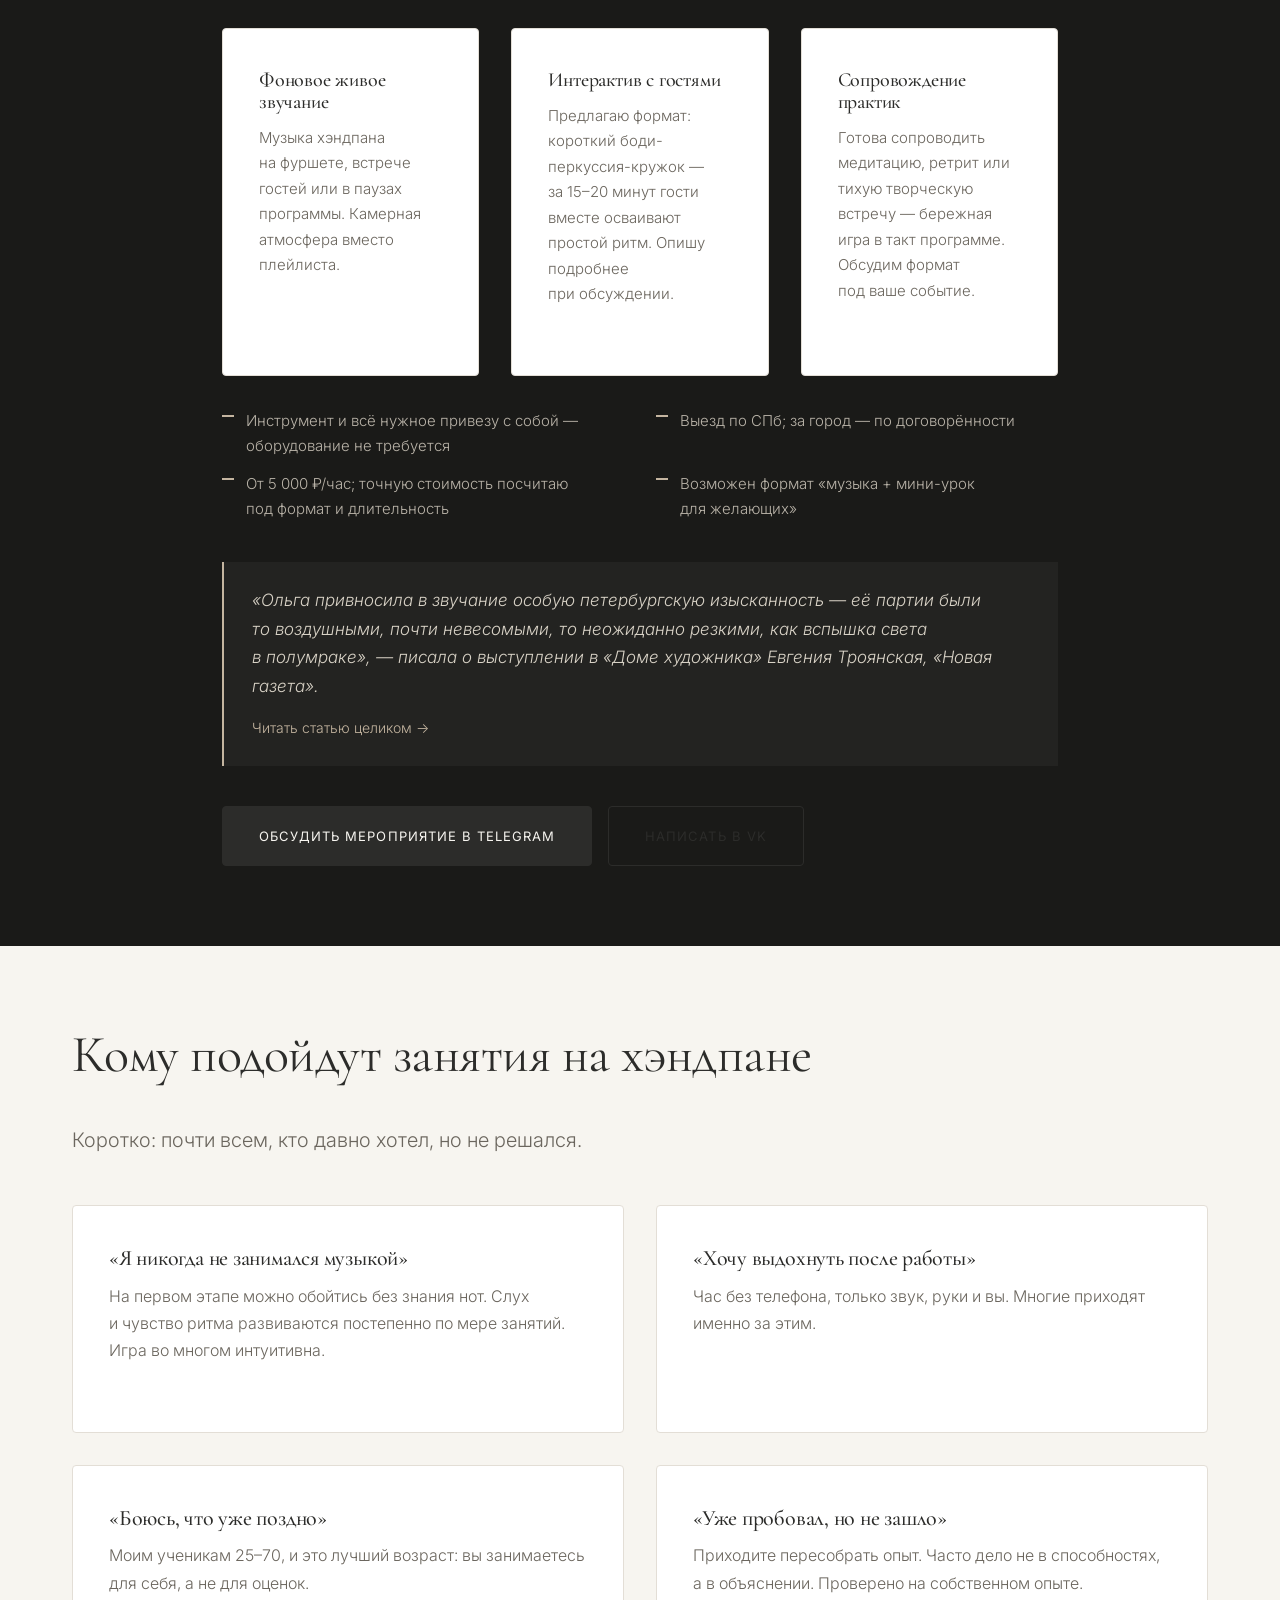
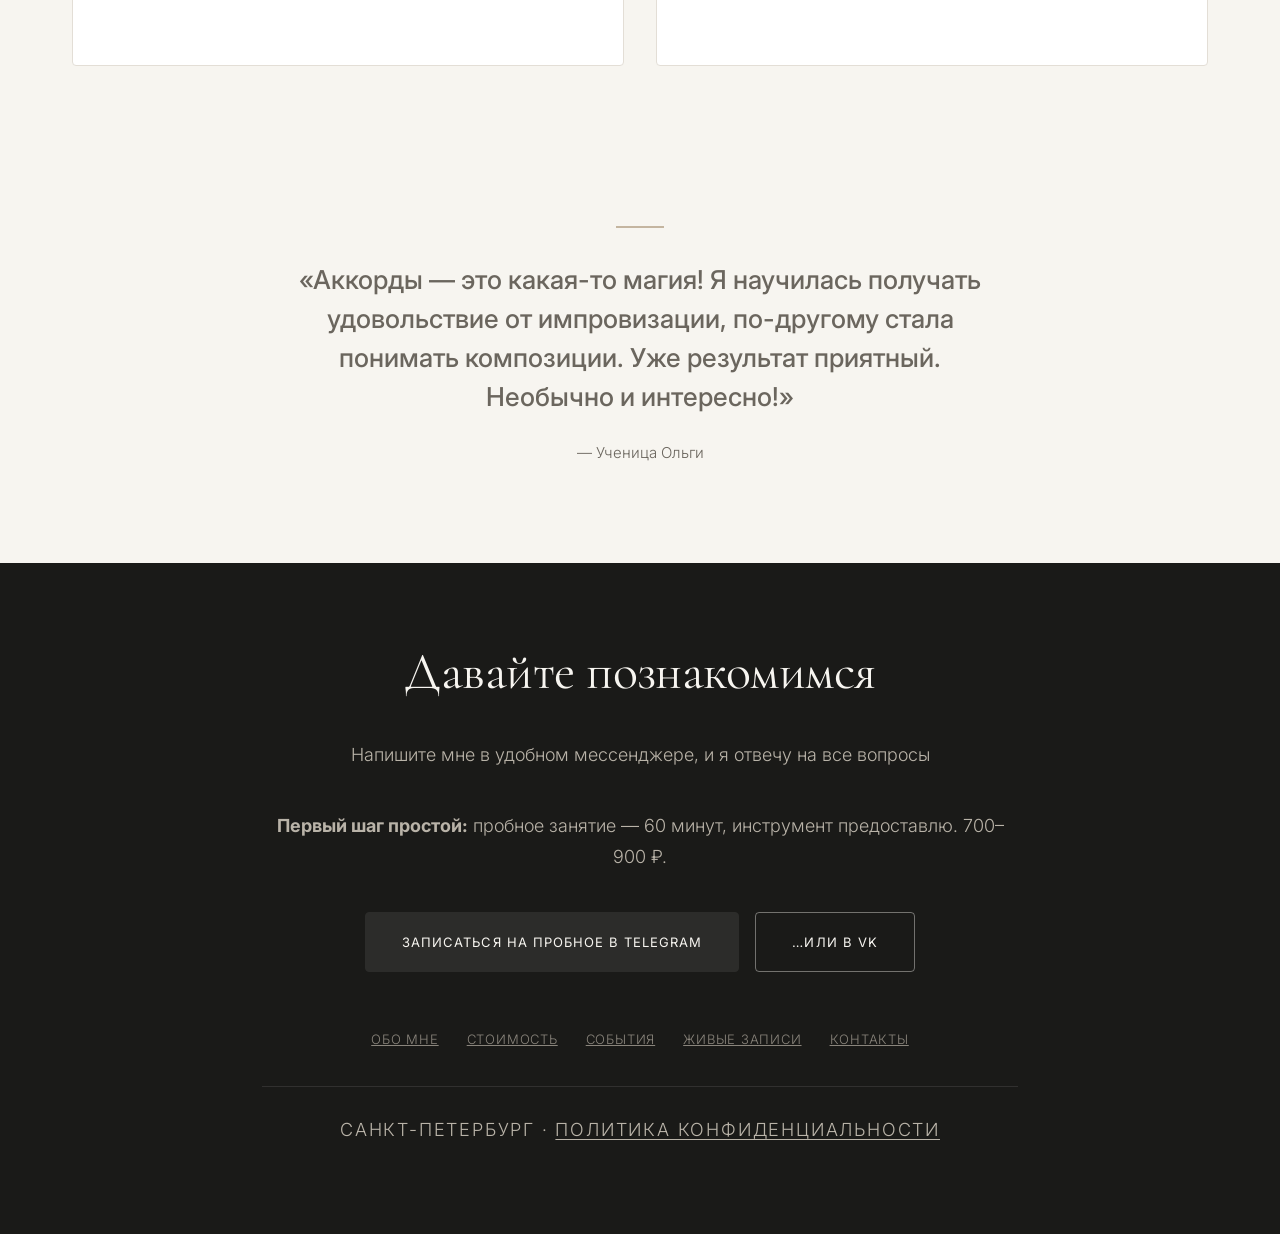
==== commit 96657256: "Favicon" ====
--- a/index.html
+++ b/index.html
@@ -23,6 +23,9 @@
   <link rel="preconnect" href="https://fonts.googleapis.com">
   <link rel="preconnect" href="https://fonts.gstatic.com" crossorigin>
   <link href="https://fonts.googleapis.com/css2?family=Cormorant+Garamond:wght@400;500;600&family=Inter:wght@300;400;500&display=swap" rel="stylesheet">
+
+  <link rel="icon" type="image/svg+xml" href="favicon.svg">
+  <link rel="apple-touch-icon" href="favicon.svg">
 
   <link rel="stylesheet" href="css/style.css">
 
--- a/css/style.css
+++ b/css/style.css
@@ -901,7 +901,7 @@
   }
 
   .hero {
-    padding: 100px 0 120px;
+    padding: 60px 0 20px;
   }
 
   .hero__grid {
